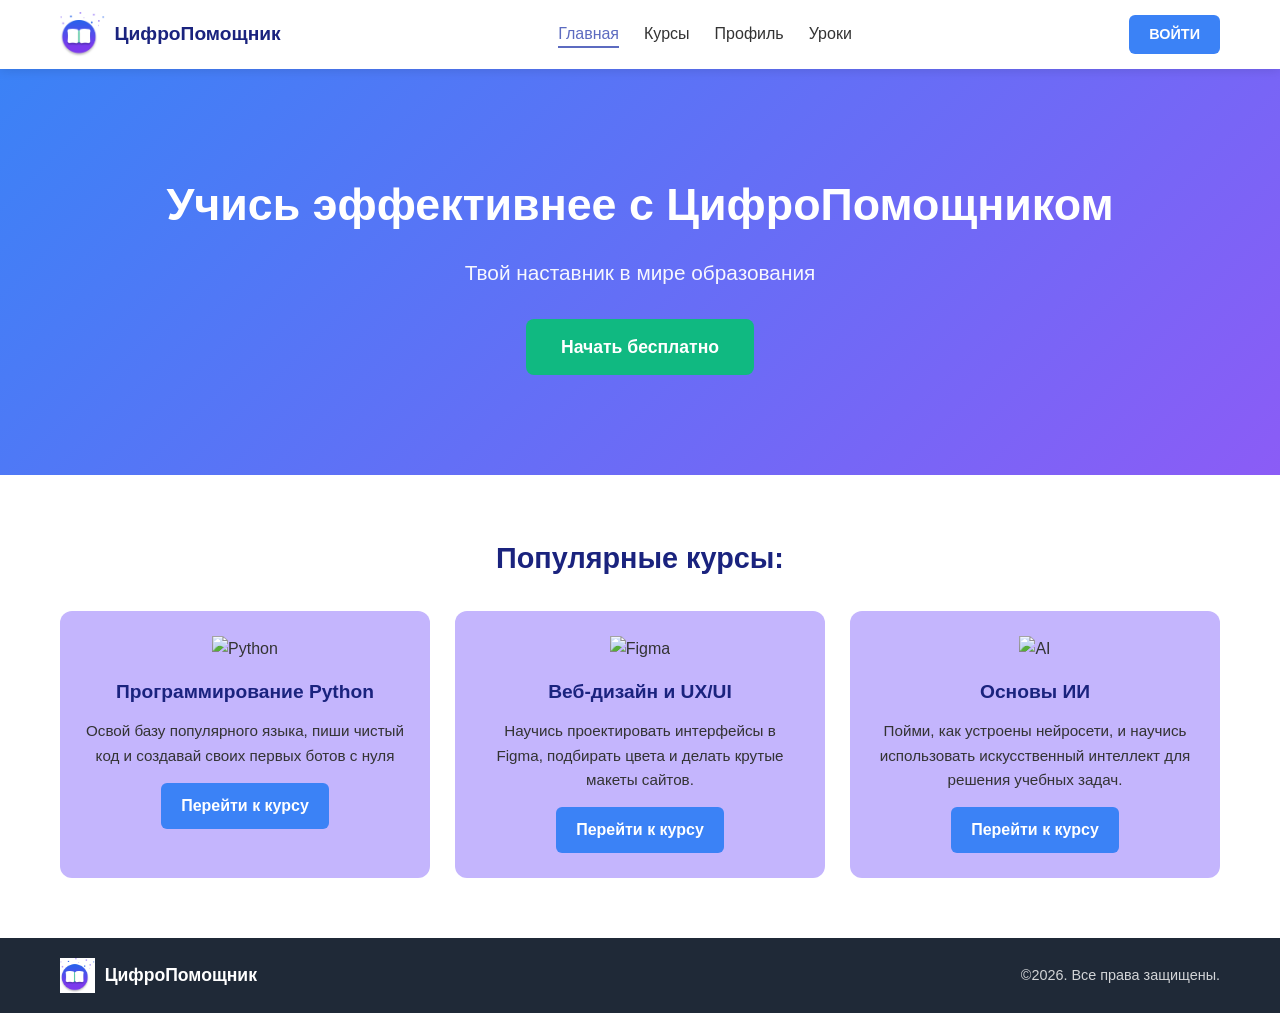
==== День 6/index.html @ 3bc02941 "Add files via upload" ====
<!DOCTYPE html>
<html lang="ru">
<head>
    <meta charset="UTF-8">
    <meta name="viewport" content="width=device-width, initial-scale=1.0">
    <title>ЦифроПомощник — Твой наставник в мире образования</title>
    <link rel="stylesheet" href="style.css">
</head>
<body>

    <!-- Шапка -->
    <header class="header">
        <div class="container header-content">
            <div class="logo-wrapper">
                <img src="logo.png" alt="ЦифроПомощник" class="logo">
                <span class="logo-text">ЦифроПомощник</span>
            </div>
            <nav class="nav">
                <a href="index.html" class="active">Главная</a>
                <a href="#courses">Курсы</a>
                <a href="register.html">Профиль</a>
                <a href="lesson.html">Уроки</a>
            </nav>
            <a href="register.html" class="btn-login">ВОЙТИ</a>
        </div>
    </header>

    <!-- Hero секция -->
    <section class="hero">
        <div class="container hero-content">
            <h1>Учись эффективнее с ЦифроПомощником</h1>
            <p>Твой наставник в мире образования</p>
            <a href="#courses" class="btn-start">Начать бесплатно</a>
        </div>
    </section>

    <!-- Популярные курсы -->
    <section id="courses" class="courses">
        <div class="container">
            <h2 class="section-title">Популярные курсы:</h2>
            <div class="cards-grid">
                <div class="course-card">
                    <img src="images/питон.webp" alt="Python" class="course-icon">
                    <h3>Программирование Python</h3>
                    <p>Освой базу популярного языка, пиши чистый код и создавай своих первых ботов с нуля</p>
                    <a href="lesson.html" class="btn-course">Перейти к курсу</a>
                </div>
                <div class="course-card">
                    <img src="images/сигма.webp" alt="Figma" class="course-icon">
                    <h3>Веб-дизайн и UX/UI</h3>
                    <p>Научись проектировать интерфейсы в Figma, подбирать цвета и делать крутые макеты сайтов.</p>
                    <a href="lesson.html" class="btn-course">Перейти к курсу</a>
                </div>
                <div class="course-card">
                    <img src="images/аи.webp" alt="AI" class="course-icon">
                    <h3>Основы ИИ</h3>
                    <p>Пойми, как устроены нейросети, и научись использовать искусственный интеллект для решения учебных задач.</p>
                    <a href="lesson.html" class="btn-course">Перейти к курсу</a>
                </div>
            </div>
        </div>
    </section>

    <!-- Подвал -->
    <footer class="footer">
        <div class="container footer-content">
            <div class="logo-wrapper">
                <img src="logo.png" alt="ЦифроПомощник" class="logo-small">
                <span class="logo-text-white">ЦифроПомощник</span>
            </div>
            <p class="copyright">©2026. Все права защищены.</p>
        </div>
    </footer>

</body>
</html>
---- День 6/style.css ----
/* ===== СБРОС ===== */
* {
    margin: 0;
    padding: 0;
    box-sizing: border-box;
}

body {
    font-family: 'Segoe UI', Arial, sans-serif;
    color: #333;
    background: #f5f5f5;
    line-height: 1.6;
}

.container {
    max-width: 1200px;
    margin: 0 auto;
    padding: 0 20px;
}

/* ===== ШАПКА ===== */
.header {
    background: white;
    box-shadow: 0 2px 10px rgba(0,0,0,0.1);
    position: sticky;
    top: 0;
    z-index: 100;
}

.header-content {
    display: flex;
    justify-content: space-between;
    align-items: center;
    padding: 12px 20px;
}

.logo-wrapper {
    display: flex;
    align-items: center;
    gap: 10px;
}

.logo {
    height: 45px;
}

.logo-small {
    height: 35px;
}

.logo-text {
    font-size: 1.2em;
    font-weight: bold;
    color: #1a237e;
}

.logo-text-white {
    font-size: 1.1em;
    font-weight: bold;
    color: white;
}

.nav {
    display: flex;
    gap: 25px;
}

.nav a {
    text-decoration: none;
    color: #333;
    font-weight: 500;
    transition: color 0.3s;
}

.nav a:hover,
.nav a.active {
    color: #5c6bc0;
    border-bottom: 2px solid #5c6bc0;
}

.btn-login {
    background: #3B82F6;
    color: white;
    padding: 8px 20px;
    border-radius: 6px;
    text-decoration: none;
    font-weight: bold;
    font-size: 0.9em;
    transition: background 0.3s;
}

.btn-login:hover {
    background: #2563EB;
}

/* ===== HERO ===== */
.hero {
    background: linear-gradient(135deg, #3B82F6 0%, #8B5CF6 100%);
    color: white;
    text-align: center;
    padding: 100px 20px;
}

.hero h1 {
    font-size: 2.8em;
    margin-bottom: 15px;
    font-weight: 700;
}

.hero p {
    font-size: 1.3em;
    margin-bottom: 30px;
    opacity: 0.95;
}

.btn-start {
    background: #10B981;
    color: white;
    padding: 14px 35px;
    border-radius: 8px;
    text-decoration: none;
    font-weight: bold;
    font-size: 1.1em;
    display: inline-block;
    transition: background 0.3s;
}

.btn-start:hover {
    background: #059669;
}

/* ===== КУРСЫ ===== */
.courses {
    padding: 60px 0;
    background: white;
}

.section-title {
    text-align: center;
    font-size: 1.8em;
    color: #1a237e;
    margin-bottom: 30px;
}

.cards-grid {
    display: grid;
    grid-template-columns: repeat(auto-fit, minmax(280px, 1fr));
    gap: 25px;
}

.course-card {
    background: #C4B5FD;
    padding: 25px;
    border-radius: 12px;
    transition: transform 0.3s;
    text-align: center;
}

.course-card:hover {
    transform: translateY(-5px);
}

.course-icon {
    width: 128px;
    height: 128px;
    object-fit: contain;
    margin-bottom: 15px;
}

.course-card h3 {
    color: #1a237e;
    margin-bottom: 12px;
    font-size: 1.2em;
}

.course-card p {
    color: #333;
    font-size: 0.95em;
    margin-bottom: 15px;
}

.btn-course {
    display: inline-block;
    background: #3B82F6;
    color: white;
    padding: 10px 20px;
    border-radius: 6px;
    text-decoration: none;
    font-weight: bold;
    transition: background 0.3s;
}

.btn-course:hover {
    background: #2563EB;
}

/* ===== ЛИЧНЫЙ КАБИНЕТ ===== */
.cabinet-banner {
    background: linear-gradient(135deg, #3B82F6 0%, #8B5CF6 100%);
    color: white;
    text-align: center;
    padding: 50px 20px;
}

.cabinet-banner h1 {
    font-size: 2.2em;
    margin-bottom: 10px;
}

.cabinet-banner p {
    font-size: 1.1em;
    opacity: 0.95;
}

/* ===== РЕГИСТРАЦИЯ ===== */
.register-section {
    padding: 40px 0 60px;
    background: white;
}

.register-title {
    text-align: center;
    color: #3B82F6;
    font-size: 1.8em;
    margin-bottom: 30px;
}

.register-form {
    max-width: 450px;
    margin: 0 auto;
    display: flex;
    flex-direction: column;
    gap: 15px;
}

.register-form input[type="text"],
.register-form input[type="email"],
.register-form input[type="password"] {
    padding: 12px 15px;
    border: 1px solid #ddd;
    border-radius: 6px;
    font-size: 1em;
    outline: none;
    transition: border 0.3s;
}

.register-form input:focus {
    border-color: #3B82F6;
}

.radio-group {
    display: flex;
    align-items: center;
    gap: 20px;
    padding: 5px 0;
}

.radio-group label {
    display: flex;
    align-items: center;
    gap: 5px;
    cursor: pointer;
}

.checkbox-label {
    display: flex;
    align-items: center;
    gap: 8px;
    font-size: 0.95em;
    cursor: pointer;
}

.btn-register {
    background: #10B981;
    color: white;
    padding: 14px;
    border: none;
    border-radius: 8px;
    font-size: 1.1em;
    font-weight: bold;
    cursor: pointer;
    transition: background 0.3s;
}

.btn-register:hover {
    background: #059669;
}

.login-link {
    text-align: center;
    font-size: 0.95em;
}

.login-link a {
    color: #3B82F6;
    text-decoration: none;
    font-weight: bold;
}

/* ===== УРОК ===== */
.lesson-banner {
    background: linear-gradient(135deg, #3B82F6 0%, #8B5CF6 100%);
    color: white;
    text-align: center;
    padding: 50px 20px;
}

.lesson-banner h1 {
    font-size: 2.2em;
    margin-bottom: 10px;
}

.lesson-content {
    padding: 40px 0;
    background: white;
}

.lesson-grid {
    display: grid;
    grid-template-columns: 2fr 1fr;
    gap: 30px;
}

.video-placeholder {
    background: #9CA3AF;
    border-radius: 12px;
    height: 350px;
    display: flex;
    flex-direction: column;
    justify-content: center;
    align-items: center;
    color: white;
    font-size: 1.2em;
}

.play-btn {
    width: 70px;
    height: 70px;
    border: 3px solid white;
    border-radius: 50%;
    display: flex;
    justify-content: center;
    align-items: center;
    font-size: 1.5em;
    margin-bottom: 15px;
    cursor: pointer;
}

.lesson-buttons {
    display: flex;
    gap: 15px;
    margin-top: 20px;
    justify-content: center;
}

.btn-test {
    background: #10B981;
    color: white;
    padding: 12px 25px;
    border-radius: 6px;
    text-decoration: none;
    font-weight: bold;
}

.btn-download {
    background: #3B82F6;
    color: white;
    padding: 12px 25px;
    border-radius: 6px;
    text-decoration: none;
    font-weight: bold;
}

.lessons-list {
    background: #C4B5FD;
    padding: 25px;
    border-radius: 12px;
    height: fit-content;
}

.lessons-list h3 {
    color: #1a237e;
    margin-bottom: 15px;
}

.lessons-list ol {
    padding-left: 20px;
    margin-bottom: 20px;
    list-style: none;
}

.lessons-list li {
    padding: 8px 0;
    cursor: pointer;
}

.lessons-list li a {
    color: #333;
    text-decoration: none;
}

.lessons-list li a:hover {
    color: #1a237e;
    text-decoration: underline;
}

.lessons-list li.active {
    font-weight: bold;
    color: #1a237e;
}

.btn-all-lessons {
    display: block;
    background: #3B82F6;
    color: white;
    padding: 10px;
    border-radius: 6px;
    text-align: center;
    text-decoration: none;
    font-weight: bold;
}

/* ===== ПОДВАЛ ===== */
.footer {
    background: #1F2937;
    color: white;
    padding: 20px 0;
}

.footer-content {
    display: flex;
    justify-content: space-between;
    align-items: center;
}

.copyright {
    font-size: 0.9em;
    opacity: 0.8;
}

/* ===== АДАПТИВНОСТЬ ===== */
@media (max-width: 768px) {
    .header-content {
        flex-direction: column;
        gap: 10px;
    }

    .nav {
        flex-wrap: wrap;
        justify-content: center;
        gap: 15px;
    }

    .hero h1 {
        font-size: 1.8em;
    }

    .hero p {
        font-size: 1em;
    }

    .cards-grid {
        grid-template-columns: 1fr;
    }

    .lesson-grid {
        grid-template-columns: 1fr;
    }

    .footer-content {
        flex-direction: column;
        gap: 10px;
        text-align: center;
    }
}
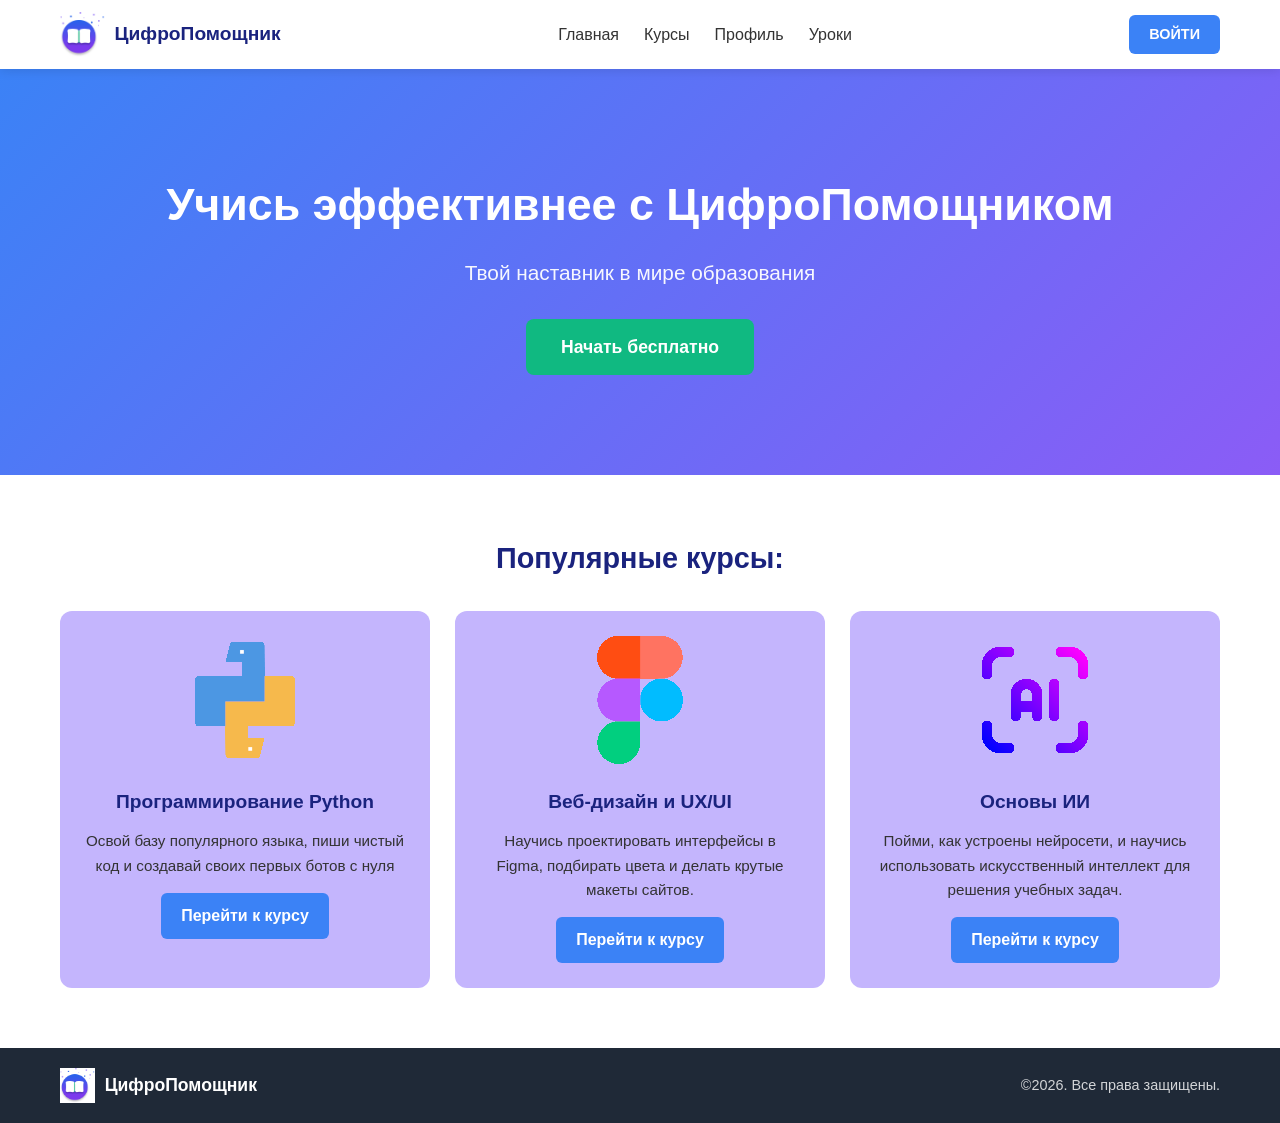
==== commit 3c560d83: "Add files via upload" ====
--- a/День 6/index.html
+++ b/День 6/index.html
@@ -16,11 +16,11 @@
                 <span class="logo-text">ЦифроПомощник</span>
             </div>
             <nav class="nav">
-                <a href="index.html" class="active">Главная</a>
-                <a href="#courses">Курсы</a>
-                <a href="register.html">Профиль</a>
-                <a href="lesson.html">Уроки</a>
-            </nav>
+   		 <a href="index.html">Главная</a>
+  		 <a href="courses.html">Курсы</a>
+   		 <a href="register.html">Профиль</a>
+ 	  	 <a href="lesson.html">Уроки</a>
+	</nav>
             <a href="register.html" class="btn-login">ВОЙТИ</a>
         </div>
     </header>
--- a/День 6/style.css
+++ b/День 6/style.css
@@ -472,4 +472,102 @@
         gap: 10px;
         text-align: center;
     }
+}
+
+/* ===== СТРАНИЦА КУРСОВ ===== */
+.courses-banner {
+    background: linear-gradient(135deg, #3B82F6 0%, #8B5CF6 100%);
+    color: white;
+    text-align: center;
+    padding: 60px 20px;
+}
+
+.courses-banner h1 {
+    font-size: 2.5em;
+    margin-bottom: 10px;
+}
+
+.courses-banner p {
+    font-size: 1.2em;
+    opacity: 0.95;
+}
+
+.all-courses {
+    padding: 60px 0;
+    background: white;
+}
+
+.cards-grid-large {
+    display: grid;
+    grid-template-columns: repeat(auto-fit, minmax(320px, 1fr));
+    gap: 30px;
+}
+
+.course-card-large {
+    background: #C4B5FD;
+    padding: 30px;
+    border-radius: 15px;
+    transition: transform 0.3s, box-shadow 0.3s;
+    text-align: center;
+}
+
+.course-card-large:hover {
+    transform: translateY(-8px);
+    box-shadow: 0 10px 30px rgba(0,0,0,0.2);
+}
+
+.course-icon-large {
+    width: 150px;
+    height: 150px;
+    object-fit: contain;
+    margin-bottom: 20px;
+}
+
+.course-card-large h3 {
+    color: #1a237e;
+    margin-bottom: 15px;
+    font-size: 1.4em;
+}
+
+.course-desc {
+    color: #333;
+    font-size: 1em;
+    margin-bottom: 20px;
+    line-height: 1.5;
+}
+
+.course-info {
+    display: flex;
+    justify-content: center;
+    gap: 20px;
+    margin-bottom: 20px;
+    font-size: 0.95em;
+    color: #555;
+}
+
+.btn-course-large {
+    display: inline-block;
+    background: #3B82F6;
+    color: white;
+    padding: 12px 30px;
+    border-radius: 8px;
+    text-decoration: none;
+    font-weight: bold;
+    font-size: 1.05em;
+    transition: background 0.3s;
+}
+
+.btn-course-large:hover {
+    background: #2563EB;
+}
+
+/* Адаптивность для страницы курсов */
+@media (max-width: 768px) {
+    .cards-grid-large {
+        grid-template-columns: 1fr;
+    }
+    
+    .courses-banner h1 {
+        font-size: 1.8em;
+    }
 }
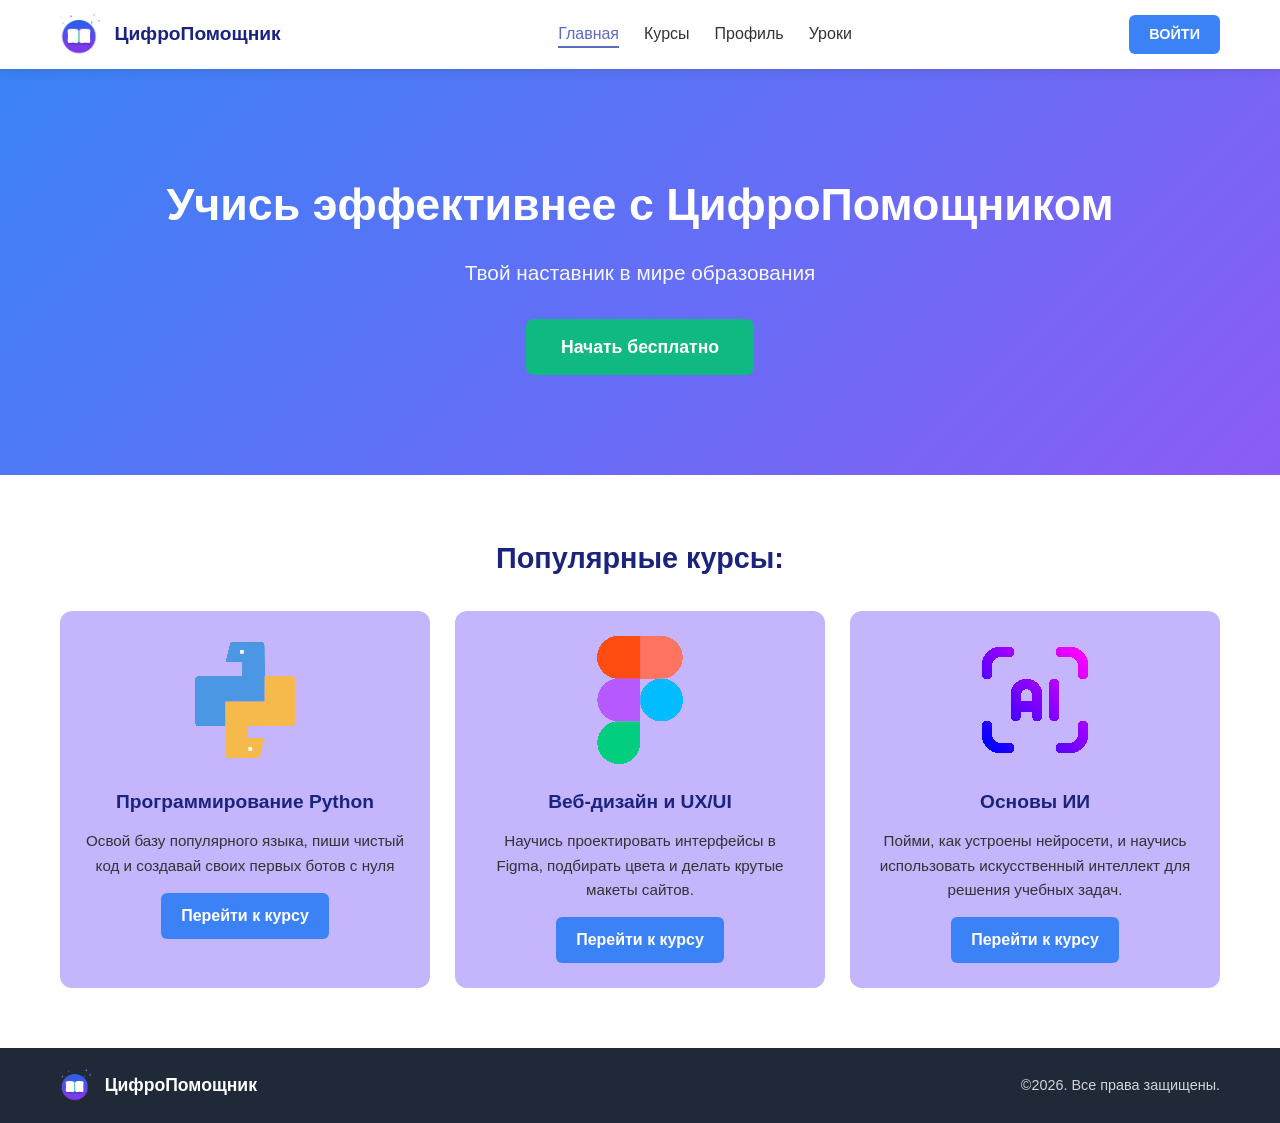
==== commit fa4d08c7: "Add files via upload" ====
--- a/День 6/index.html
+++ b/День 6/index.html
@@ -4,33 +4,34 @@
     <meta charset="UTF-8">
     <meta name="viewport" content="width=device-width, initial-scale=1.0">
     <title>ЦифроПомощник — Твой наставник в мире образования</title>
+    <link rel="icon" type="image/png" href="logo.png">
     <link rel="stylesheet" href="style.css">
 </head>
 <body>
 
     <!-- Шапка -->
     <header class="header">
-        <div class="container header-content">
-            <div class="logo-wrapper">
-                <img src="logo.png" alt="ЦифроПомощник" class="logo">
-                <span class="logo-text">ЦифроПомощник</span>
-            </div>
-            <nav class="nav">
-   		 <a href="index.html">Главная</a>
-  		 <a href="courses.html">Курсы</a>
-   		 <a href="register.html">Профиль</a>
- 	  	 <a href="lesson.html">Уроки</a>
-	</nav>
-            <a href="register.html" class="btn-login">ВОЙТИ</a>
+    <div class="container header-content">
+        <div class="logo-wrapper">
+            <img src="logo.png" alt="ЦифроПомощник" class="logo">
+            <span class="logo-text">ЦифроПомощник</span>
         </div>
-    </header>
+        <nav class="nav">
+            <a href="index.html" class="active">Главная</a>
+            <a href="courses.html">Курсы</a>
+            <a href="register.html">Профиль</a>
+            <a href="lesson.html">Уроки</a>
+        </nav>
+        <a href="login.html" class="btn-login">ВОЙТИ</a>
+    </div>
+</header>
 
     <!-- Hero секция -->
     <section class="hero">
         <div class="container hero-content">
             <h1>Учись эффективнее с ЦифроПомощником</h1>
             <p>Твой наставник в мире образования</p>
-            <a href="#courses" class="btn-start">Начать бесплатно</a>
+            <a href="courses.html" class="btn-start">Начать бесплатно</a>
         </div>
     </section>
 
--- a/День 6/style.css
+++ b/День 6/style.css
@@ -570,4 +570,186 @@
     .courses-banner h1 {
         font-size: 1.8em;
     }
+}
+
+/* ===== ИНТЕРАКТИВНЫЕ УРОКИ ===== */
+.lessons-list-container {
+    padding: 40px 0;
+}
+
+.lessons-grid {
+    display: grid;
+    gap: 20px;
+    margin-top: 30px;
+}
+
+.lesson-item {
+    background: white;
+    border: 2px solid #E5E7EB;
+    border-radius: 12px;
+    padding: 20px;
+    display: flex;
+    align-items: center;
+    gap: 20px;
+    cursor: pointer;
+    transition: all 0.3s;
+}
+
+.lesson-item:hover {
+    border-color: #3B82F6;
+    box-shadow: 0 4px 12px rgba(59, 130, 246, 0.15);
+    transform: translateX(5px);
+}
+
+.lesson-icon {
+    font-size: 2.5em;
+    width: 70px;
+    height: 70px;
+    display: flex;
+    align-items: center;
+    justify-content: center;
+    background: #C4B5FD;
+    border-radius: 10px;
+}
+
+.lesson-info h3 {
+    color: #1a237e;
+    margin-bottom: 8px;
+    font-size: 1.2em;
+}
+
+.lesson-info p {
+    color: #666;
+    font-size: 0.95em;
+    margin-bottom: 8px;
+}
+
+.lesson-duration {
+    color: #3B82F6;
+    font-weight: 600;
+    font-size: 0.9em;
+}
+
+/* Просмотр урока */
+.lesson-view-container {
+    padding: 40px 0;
+}
+
+.btn-back {
+    background: #3B82F6;
+    color: white;
+    border: none;
+    padding: 12px 25px;
+    border-radius: 8px;
+    font-size: 1em;
+    font-weight: 600;
+    cursor: pointer;
+    margin-bottom: 30px;
+    transition: background 0.3s;
+}
+
+.btn-back:hover {
+    background: #2563EB;
+}
+
+.lesson-details {
+    background: white;
+    padding: 30px;
+    border-radius: 12px;
+    margin-top: 20px;
+}
+
+.lesson-details h2 {
+    color: #1a237e;
+    margin-bottom: 15px;
+    font-size: 1.8em;
+}
+
+.lesson-details p {
+    color: #555;
+    line-height: 1.7;
+    margin-bottom: 25px;
+}
+
+/* Боковая панель */
+.lessons-sidebar {
+    background: #C4B5FD;
+    padding: 25px;
+    border-radius: 12px;
+    height: fit-content;
+}
+
+.lessons-sidebar h3 {
+    color: #1a237e;
+    margin-bottom: 20px;
+    font-size: 1.3em;
+}
+
+.sidebar-lessons {
+    display: flex;
+    flex-direction: column;
+    gap: 10px;
+}
+
+.sidebar-lesson-item {
+    background: white;
+    padding: 12px 15px;
+    border-radius: 8px;
+    cursor: pointer;
+    display: flex;
+    align-items: center;
+    gap: 10px;
+    transition: all 0.3s;
+    border: 2px solid transparent;
+}
+
+.sidebar-lesson-item:hover {
+    border-color: #3B82F6;
+    transform: translateX(3px);
+}
+
+.sidebar-lesson-item.active {
+    background: #3B82F6;
+    color: white;
+    border-color: #2563EB;
+}
+
+.sidebar-lesson-item.active .sidebar-title {
+    color: white;
+    font-weight: 600;
+}
+
+.sidebar-icon {
+    font-size: 1.2em;
+}
+
+.sidebar-title {
+    flex: 1;
+    color: #1a237e;
+    font-size: 0.95em;
+}
+
+.sidebar-duration {
+    font-size: 0.85em;
+    color: #666;
+}
+
+.sidebar-lesson-item.active .sidebar-duration {
+    color: white;
+}
+
+/* Адаптивность */
+@media (max-width: 768px) {
+    .lesson-item {
+        flex-direction: column;
+        text-align: center;
+    }
+    
+    .lesson-grid {
+        grid-template-columns: 1fr;
+    }
+    
+    .lessons-sidebar {
+        margin-top: 30px;
+    }
 }
